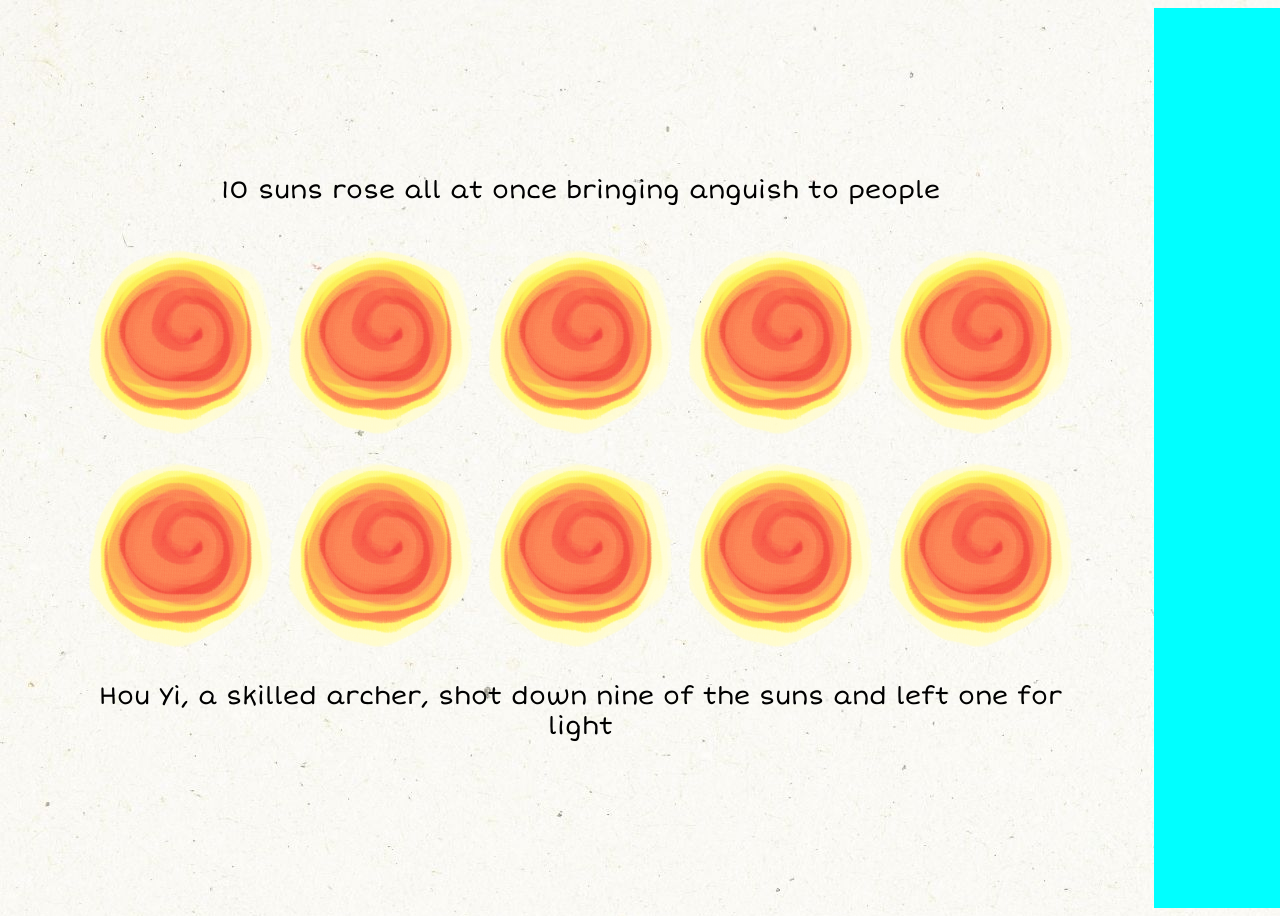
==== story.html @ de48f346 "completed layout with html css" ====
<!doctype html>
<html lang="en">
   <head>
      <meta charset="UTF-8" />
      <meta name="viewport" content="width=device-width, initial-scale=1.0" />
      <title>Project 1</title>
      <link rel="stylesheet" href="styles.css" />
      <script src="https://cdn.jsdelivr.net/npm/gsap@3.13.0/dist/gsap.min.js"></script>
      <link rel="preconnect" href="https://fonts.googleapis.com" />
      <link rel="preconnect" href="https://fonts.gstatic.com" crossorigin />
      <link
         href="https://fonts.googleapis.com/css2?family=Ephesis&display=swap"
         rel="stylesheet" />
      <link
         href="https://fonts.googleapis.com/css2?family=Short+Stack&display=swap"
         rel="stylesheet" />
   </head>
   <body>
      <div class="story-div">
         <!-- page 1 -->
         <div class="page-div">
            <div class="page">
               <p>10 suns rose all at once bringing anguish to people</p>
               <div class="sun-grid">
                  <img id="sun" src="images/sun.png" />
                  <img id="sun" src="images/sun.png" />
                  <img id="sun" src="images/sun.png" />
                  <img id="sun" src="images/sun.png" />
                  <img id="sun" src="images/sun.png" />
                  <img id="sun" src="images/sun.png" />
                  <img id="sun" src="images/sun.png" />
                  <img id="sun" src="images/sun.png" />
                  <img id="sun" src="images/sun.png" />
                  <img id="sun" src="images/sun.png" />
               </div>
               <p>
                  Hou Yi, a skilled archer, shot down nine of the suns and left one for
                  light
               </p>
            </div>
            <div class="desktop-scroll"></div>
            <div class="mobile-click"></div>
         </div>

         <!-- page 2 -->

         <div class="page-div">
            <div class="page">
               <p>An immortal gifts Hou Yi an elixir of immortality for his bravery</p>
               <div class="elixir">
                  <img src="images/elixir.png" />
               </div>
               <p>
                  However, Hou Yi does not want to become an immortal without his wife,
                  Chang'e so he does not drink it and leaves it for Chang'e to keep safe
               </p>
            </div>
            <div class="desktop-scroll"></div>
            <div class="mobile-click"></div>
         </div>

         <!-- page 3 -->

         <div class="page-div">
            <div class="page">
               <p>
                  One of Hou Yi's apprentices, Feng Meng knows of the elixir and breaks
                  into their house
               </p>
               <div class="change">
                  <img src="images/chang e.png" />
                  <img src="images/moon.png" />
               </div>
               <p>
                  Chang'e refused to hand over the elixir and drinks it herself, flying
                  into the sky and taking residence on the moon to stay near Hou Yi
               </p>
            </div>
            <div class="desktop-scroll"></div>
            <div class="mobile-click"></div>
         </div>

         <!-- page 4 -->
         <div class="page-div">
            <div class="page">
               <p>
                  Hou Yi come home to this. Heartbroken, he displays fruits and cakes
                  Chang'e likes.
               </p>
               <div class="moon">
                  <img src="images/moon.png" />
               </div>
               <p>
                  People hearing what happened join Hou Yi in giving sacrifices to
                  Chang'e, she became known as the Moon Goddess
               </p>
            </div>
            <div class="desktop-scroll"></div>
            <div class="mobile-click"></div>
         </div>

         <!-- page 5 -->
         <div class="page-div">
            <div class="page">
               <p>
                  Mid-Autumn Festival is celebrated on every fifteeth day of the eighth
                  month of the Lunar Calendar. It is a festival celebrating reunions
                  between families and friends. There are many origins and differing ways
                  of celebrating this holiday, this is one of them
               </p>
            </div>
         </div>
      </div>
      <script src="https://cdn.jsdelivr.net/npm/gsap@3.14.1/dist/gsap.min.js"></script>
      <script src="script.js"></script>
   </body>
</html>
---- styles.css ----
path {
   fill: transparent;
}

text {
   font-size: 55px;
   font-family: "Ephesis", cursive;
   font-weight: 500;
   font-style: normal;
}

body {
   font-family: "Short Stack", cursive;
   background-image: url(images/bg.jpg);
}

.landing-div {
   display: flex;
   flex-direction: column;
   align-items: center;
   gap: 0px;
}

.mooncake-div {
   display: flex;
   flex-direction: column;
   align-items: center;
}

#mooncake {
   position: fixed;
   top: 250px;
}

#mooncake:hover {
   transform: translateY(-9px) scale(1.1);
}

/* general page setup */
.story-div {
   display: flex;
   flex-direction: row;
}

/* includes side bar */
.page-div {
   display: flex;
   flex-direction: row;

   width: 100vw;
   height: 100vh;
}

/* just page content */
.page {
   display: flex;
   flex-direction: column;
   align-items: center;
   justify-content: center;

   width: 100vw;
   height: 100vh;

   font-size: 25px;
}

.page p {
   width: 1000px;
   text-align: center;
}
.desktop-scroll {
   background-color: aqua;
   width: 150px;
   height: 100%;
}

.mobile-click {
   background-color: rgb(180, 56, 56);
   display: none;
   width: 50px;
   height: 100%;
}

/* page 1 */
.sun-grid {
   display: grid;
   grid-template-columns: repeat(5, auto);
}

.sun-grid img {
   width: 200px;
}

/* page 2 */
.elixir img {
   width: 400px;
}

/* page 3 */
.change img {
   width: 400px;
}

/* page 4 */
.moon img {
   width: 400px;
}
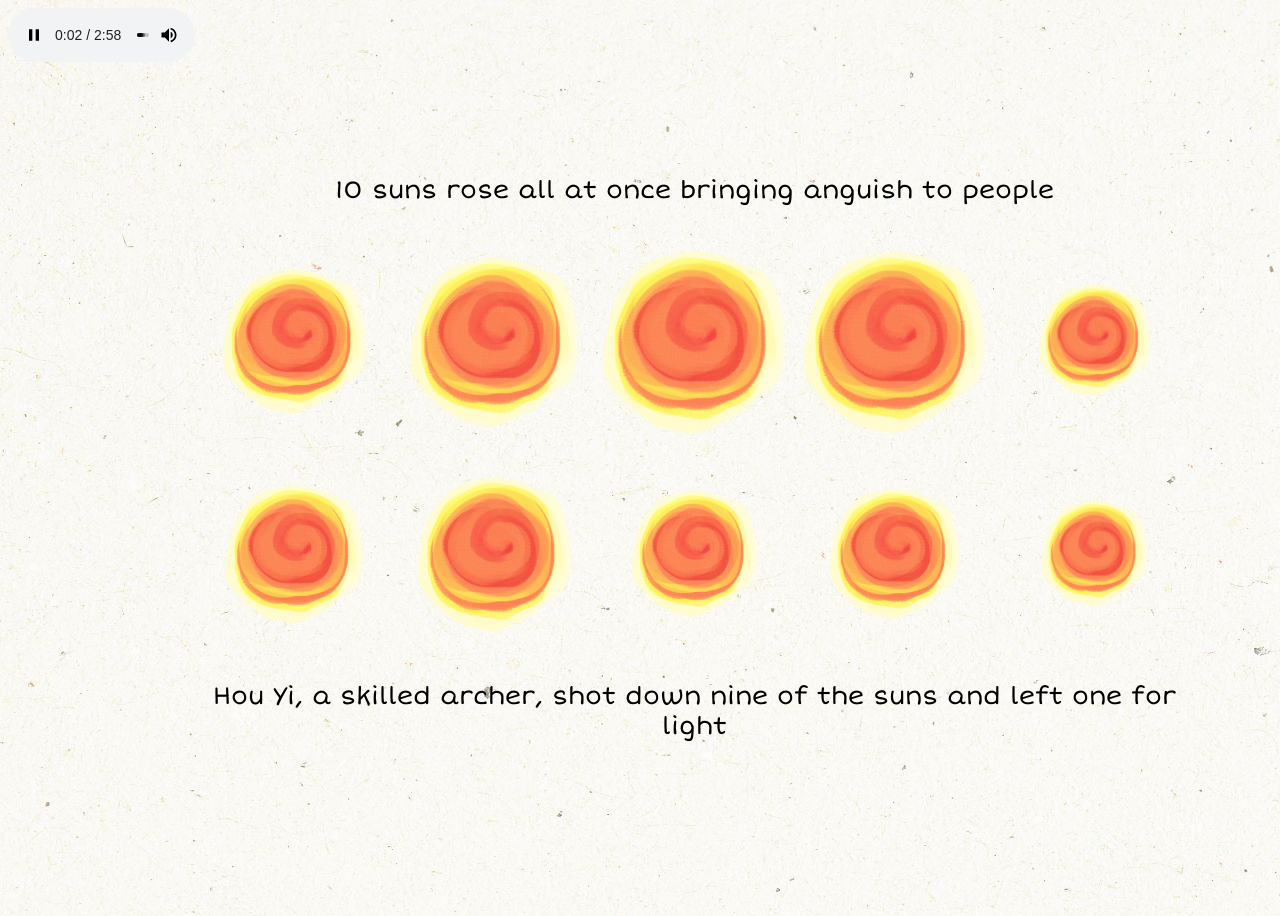
==== commit b7f73e7d: "complete project 1" ====
--- a/story.html
+++ b/story.html
@@ -16,15 +16,21 @@
          rel="stylesheet" />
    </head>
    <body>
+      <audio id="arrow-effect">
+         <source src="images/arrow.mp3" type="audio/mpeg" />
+      </audio>
       <div class="story-div">
          <!-- page 1 -->
          <div class="page-div">
+            <audio id="bg-music" controls autoplay>
+               <source src="images/bg.mp3" type="audio/mpeg" />
+            </audio>
             <div class="page">
                <p>10 suns rose all at once bringing anguish to people</p>
                <div class="sun-grid">
                   <img id="sun" src="images/sun.png" />
                   <img id="sun" src="images/sun.png" />
-                  <img id="sun" src="images/sun.png" />
+                  <img id="only-sun" src="images/sun.png" />
                   <img id="sun" src="images/sun.png" />
                   <img id="sun" src="images/sun.png" />
                   <img id="sun" src="images/sun.png" />
@@ -38,13 +44,13 @@
                   light
                </p>
             </div>
-            <div class="desktop-scroll"></div>
-            <div class="mobile-click"></div>
+            <div class="scroll-next"></div>
          </div>
 
          <!-- page 2 -->
 
          <div class="page-div">
+            <div class="scroll-back"></div>
             <div class="page">
                <p>An immortal gifts Hou Yi an elixir of immortality for his bravery</p>
                <div class="elixir">
@@ -55,52 +61,53 @@
                   Chang'e so he does not drink it and leaves it for Chang'e to keep safe
                </p>
             </div>
-            <div class="desktop-scroll"></div>
-            <div class="mobile-click"></div>
+            <div class="scroll-next"></div>
          </div>
 
          <!-- page 3 -->
 
          <div class="page-div">
+            <div class="scroll-back"></div>
             <div class="page">
                <p>
-                  One of Hou Yi's apprentices, Feng Meng knows of the elixir and breaks
+                  One of Hou Yi's apprentices, Feng Meng learns of the elixir and breaks
                   into their house
                </p>
+
                <div class="change">
                   <img src="images/chang e.png" />
-                  <img src="images/moon.png" />
                </div>
+
                <p>
                   Chang'e refused to hand over the elixir and drinks it herself, flying
                   into the sky and taking residence on the moon to stay near Hou Yi
                </p>
             </div>
-            <div class="desktop-scroll"></div>
-            <div class="mobile-click"></div>
+            <div class="scroll-next"></div>
          </div>
 
          <!-- page 4 -->
          <div class="page-div">
+            <div class="scroll-back"></div>
             <div class="page">
                <p>
                   Hou Yi come home to this. Heartbroken, he displays fruits and cakes
                   Chang'e likes.
                </p>
                <div class="moon">
-                  <img src="images/moon.png" />
+                  <img class="moon" src="images/moon.png" />
                </div>
                <p>
                   People hearing what happened join Hou Yi in giving sacrifices to
                   Chang'e, she became known as the Moon Goddess
                </p>
             </div>
-            <div class="desktop-scroll"></div>
-            <div class="mobile-click"></div>
+            <div class="scroll-next"></div>
          </div>
 
          <!-- page 5 -->
          <div class="page-div">
+            <div class="scroll-back"></div>
             <div class="page">
                <p>
                   Mid-Autumn Festival is celebrated on every fifteeth day of the eighth
@@ -108,6 +115,7 @@
                   between families and friends. There are many origins and differing ways
                   of celebrating this holiday, this is one of them
                </p>
+               <a href="index.html">Home</a>
             </div>
          </div>
       </div>
--- a/styles.css
+++ b/styles.css
@@ -3,10 +3,14 @@
 }
 
 text {
-   font-size: 55px;
+   font-size: 27px;
    font-family: "Ephesis", cursive;
    font-weight: 500;
    font-style: normal;
+}
+
+a {
+   text-decoration: none;
 }
 
 body {
@@ -30,10 +34,6 @@
 #mooncake {
    position: fixed;
    top: 250px;
-}
-
-#mooncake:hover {
-   transform: translateY(-9px) scale(1.1);
 }
 
 /* general page setup */
@@ -68,40 +68,89 @@
    width: 1000px;
    text-align: center;
 }
-.desktop-scroll {
+
+.scroll-next {
    background-color: aqua;
    width: 150px;
    height: 100%;
+   opacity: 0;
 }
 
-.mobile-click {
+.scroll-back {
    background-color: rgb(180, 56, 56);
-   display: none;
-   width: 50px;
+   width: 150px;
    height: 100%;
+   opacity: 0;
 }
 
 /* page 1 */
+
 .sun-grid {
    display: grid;
    grid-template-columns: repeat(5, auto);
 }
 
 .sun-grid img {
-   width: 200px;
+   width: 100%;
+   height: 100%;
+   max-width: 200px;
 }
 
 /* page 2 */
 .elixir img {
-   width: 400px;
+   width: 100%;
+   height: 100%;
+   max-width: 300px;
 }
 
 /* page 3 */
 .change img {
-   width: 400px;
+   width: 100%;
+   height: 100%;
+   max-width: 450px;
+
+   z-index: 2000;
 }
 
 /* page 4 */
 .moon img {
-   width: 400px;
+   width: 100%;
+   height: 100%;
+   max-width: 450px;
 }
+
+/* responsiveness */
+@media (max-width: 950px) {
+   .sun-grid {
+      grid-template-columns: repeat(4, auto);
+   }
+
+   .sun-grid img {
+      max-width: 150px;
+   }
+
+   .page p {
+      width: 675px;
+   }
+}
+
+@media (max-width: 600px) {
+   .page {
+      font-size: 20px;
+   }
+   .page p {
+      width: 375px;
+   }
+   .sun-grid {
+      grid-template-columns: repeat(3, auto);
+   }
+}
+
+@media (max-width: 400px) {
+   .page {
+      font-size: 20px;
+   }
+   .sun-grid {
+      grid-template-columns: repeat(2, auto);
+   }
+}
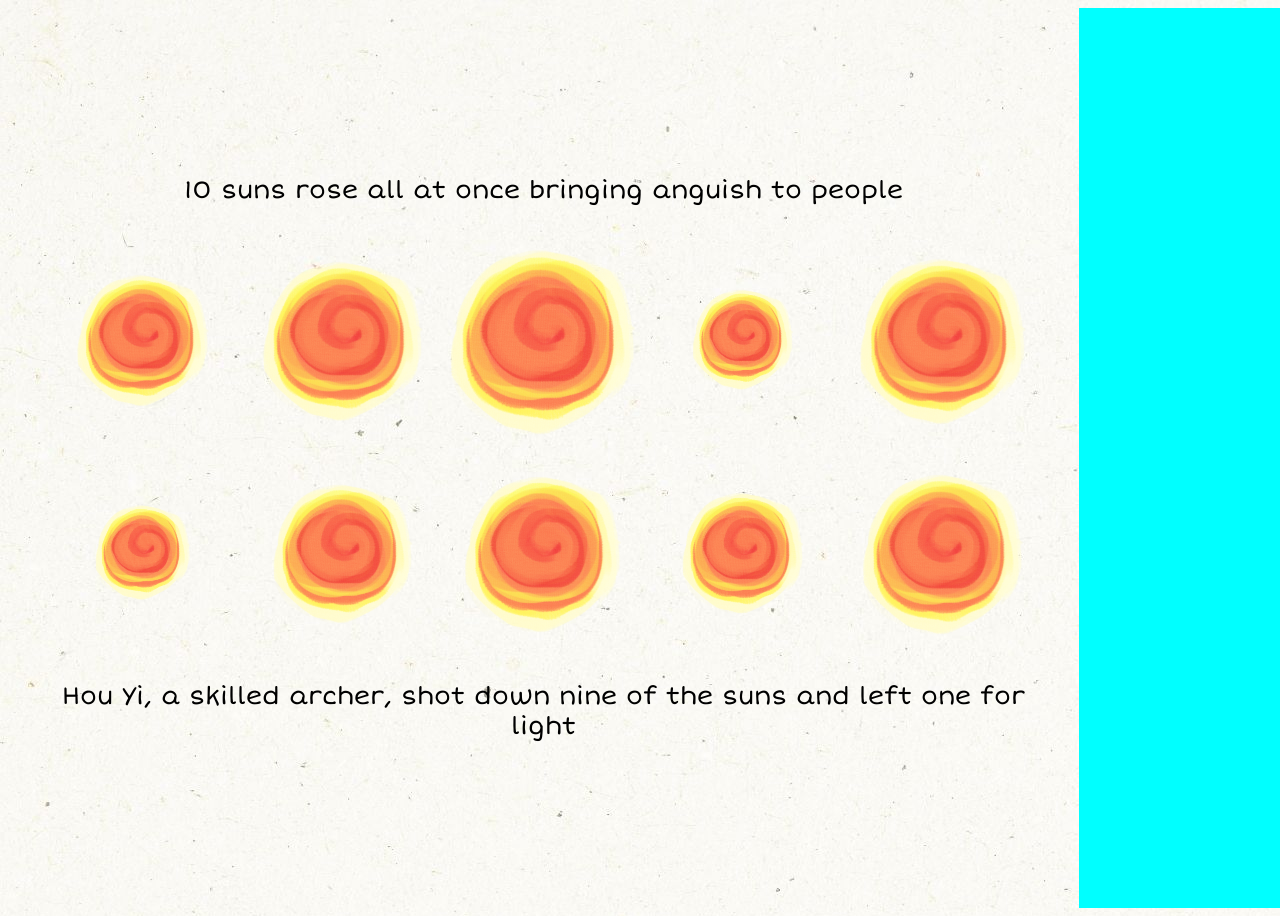
==== commit 6ea1c8f8: "change audio setup" ====
--- a/story.html
+++ b/story.html
@@ -19,12 +19,12 @@
       <audio id="arrow-effect">
          <source src="images/arrow.mp3" type="audio/mpeg" />
       </audio>
+      <audio id="bg-music">
+         <source src="images/bg.mp3" type="audio/mpeg" />
+      </audio>
       <div class="story-div">
          <!-- page 1 -->
          <div class="page-div">
-            <audio id="bg-music" controls autoplay>
-               <source src="images/bg.mp3" type="audio/mpeg" />
-            </audio>
             <div class="page">
                <p>10 suns rose all at once bringing anguish to people</p>
                <div class="sun-grid">
--- a/styles.css
+++ b/styles.css
@@ -71,16 +71,16 @@
 
 .scroll-next {
    background-color: aqua;
-   width: 150px;
+   width: 250px;
    height: 100%;
-   opacity: 0;
+   /* opacity: 0; */
 }
 
 .scroll-back {
    background-color: rgb(180, 56, 56);
-   width: 150px;
+   width: 250px;
    height: 100%;
-   opacity: 0;
+   /* opacity: 0; */
 }
 
 /* page 1 */
@@ -147,10 +147,31 @@
 }
 
 @media (max-width: 400px) {
+   #mooncake {
+      top: 150px;
+      max-width: 300px;
+   }
+
    .page {
-      font-size: 20px;
+      font-size: 18px;
+   }
+
+   .page p {
+      width: 300px;
    }
    .sun-grid {
       grid-template-columns: repeat(2, auto);
    }
+
+   .scroll-next {
+      width: 650px;
+   }
+
+   .scroll-back {
+      width: 650px;
+   }
+
+   .moon img {
+      max-width: 250px;
+   }
 }
